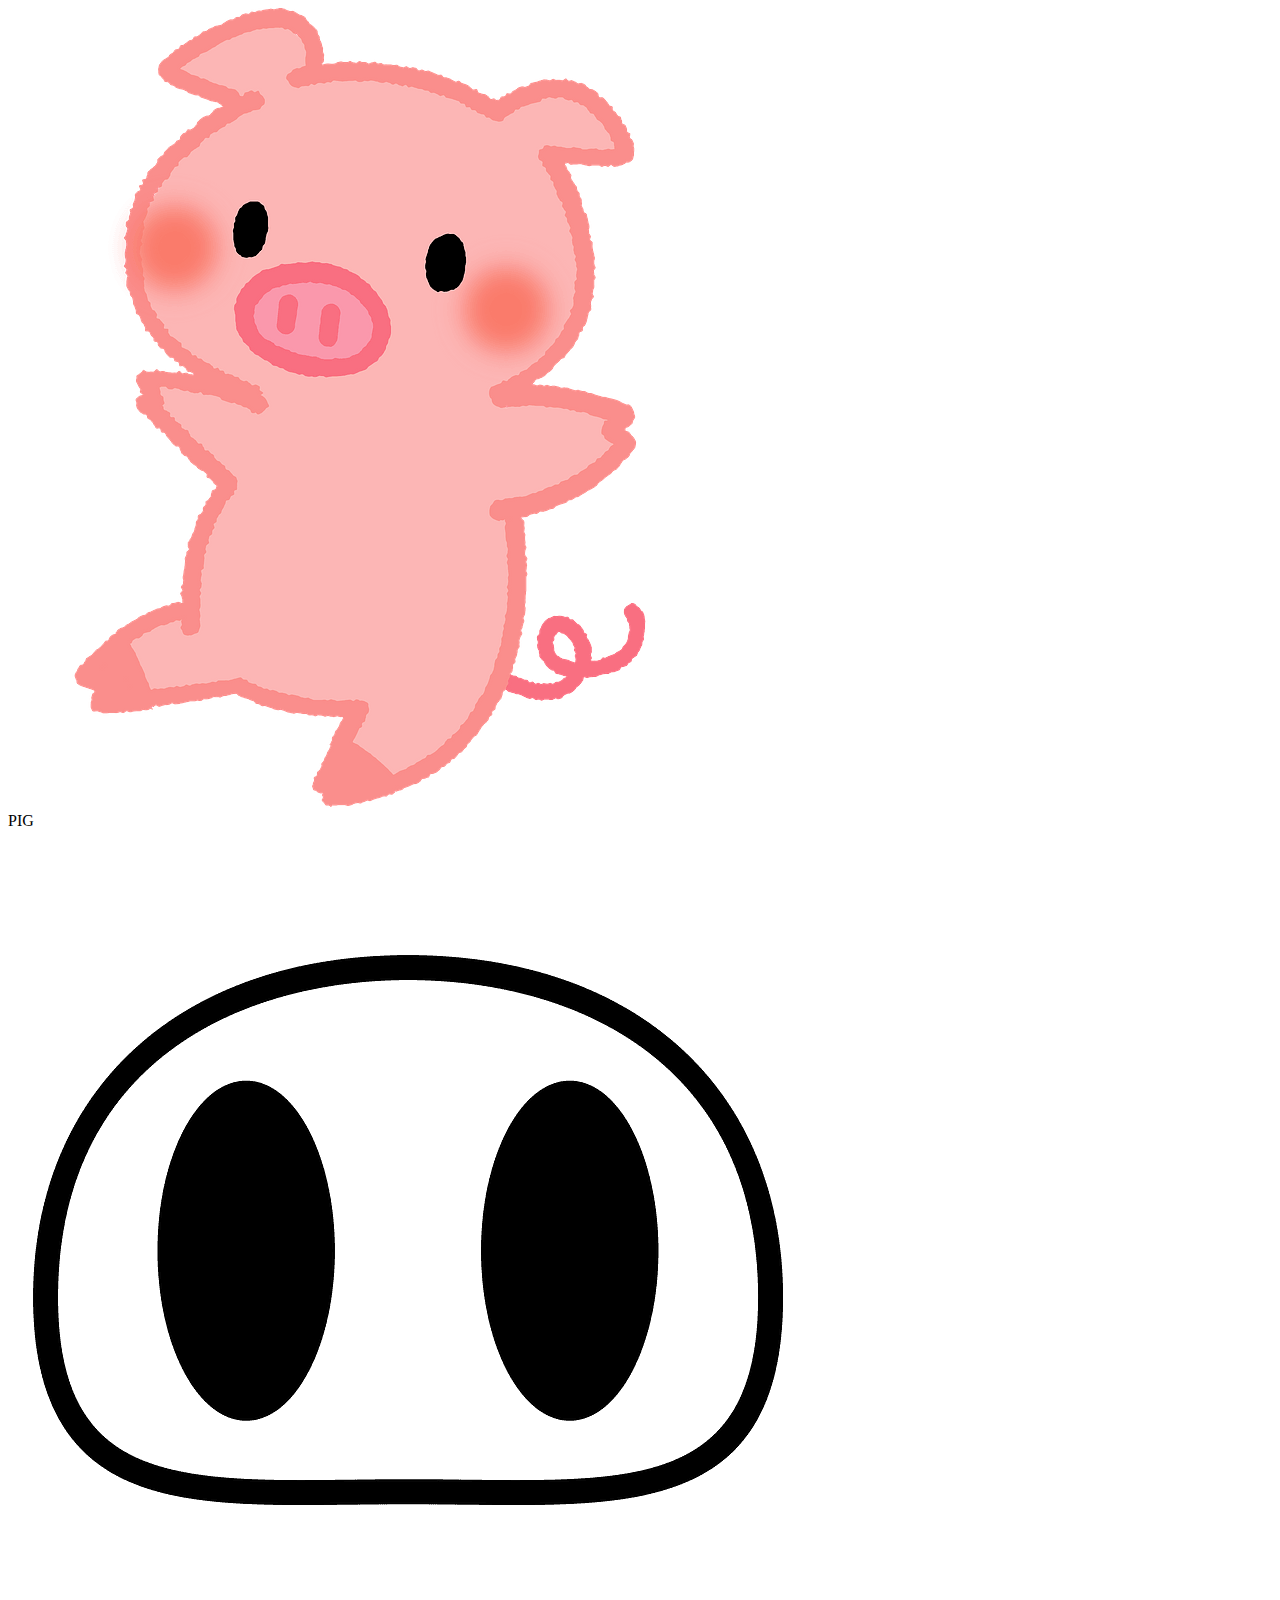
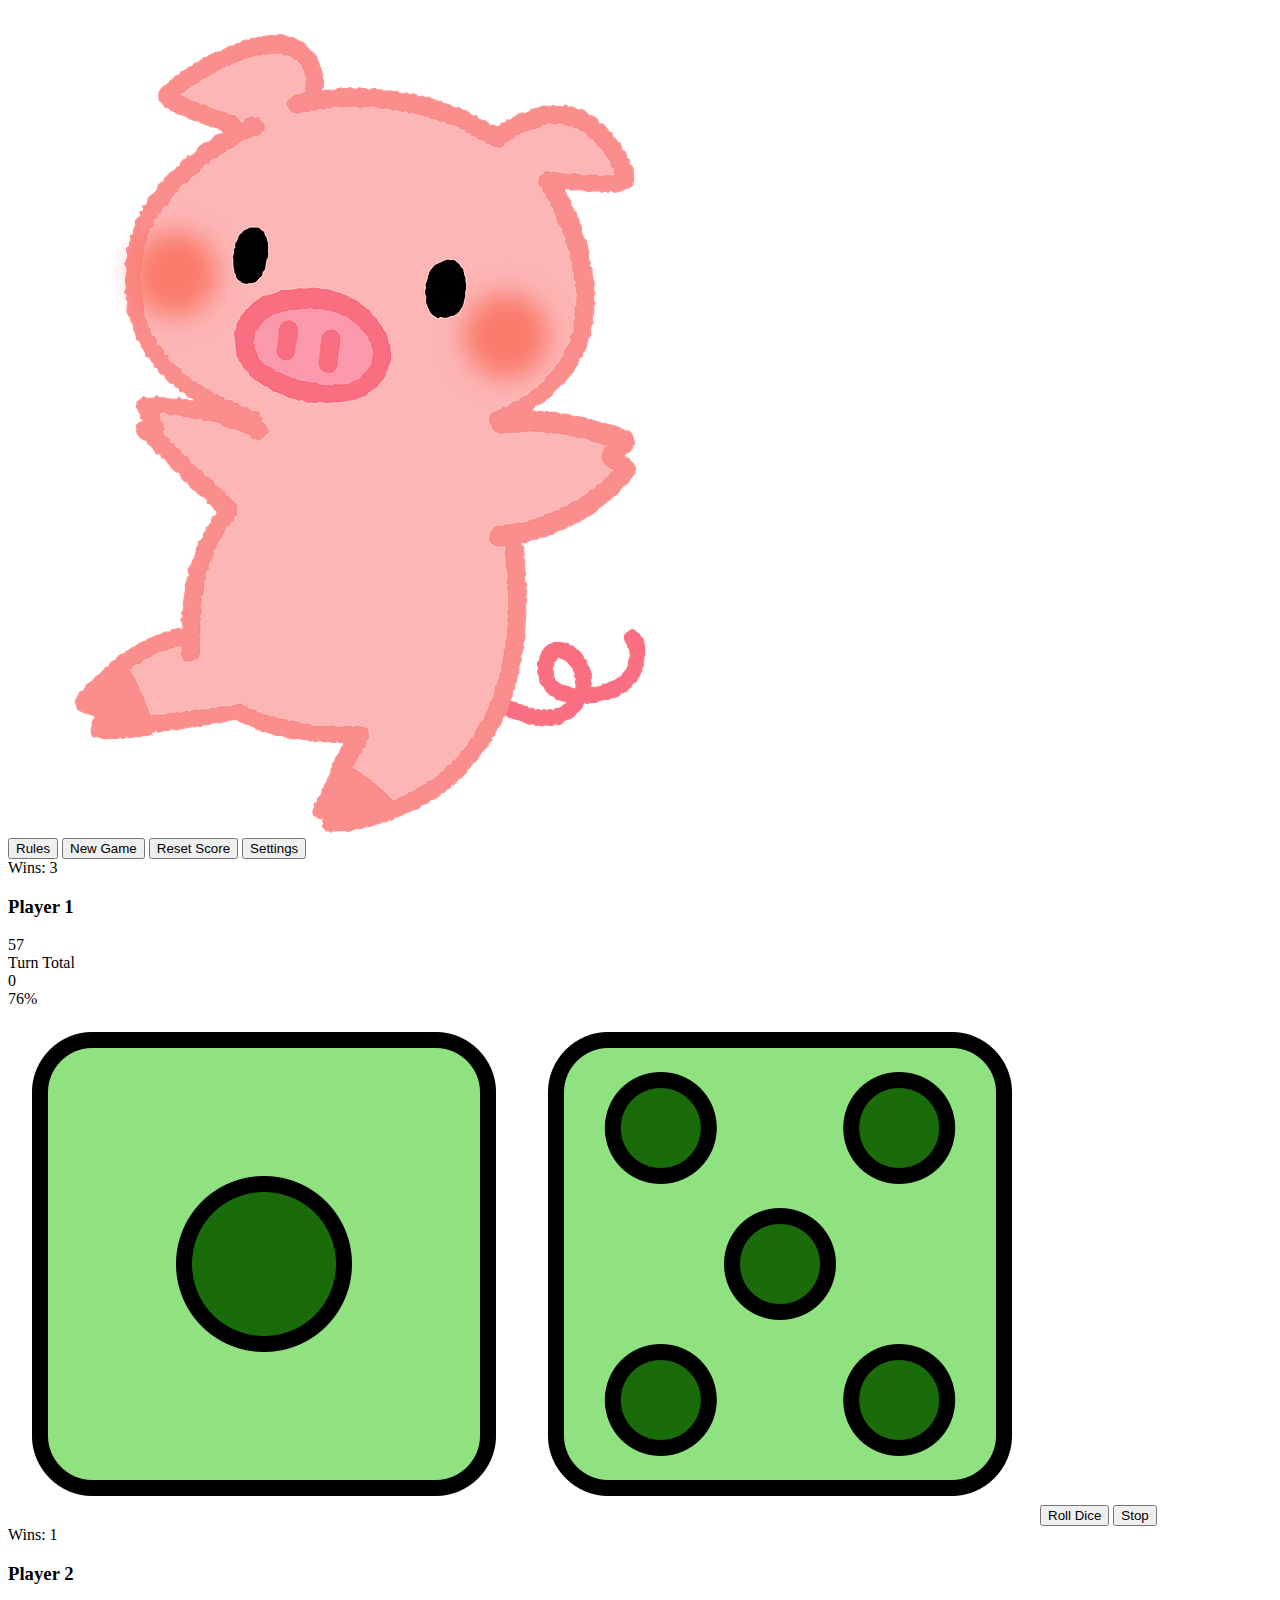
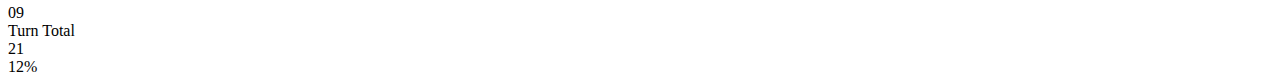
==== GameFiles/index.html @ 9a5a7499 "start the game functionalities" ====
<!-- Course: SENG 513 -->
<!-- Date: Nov 10, 2023 -->
<!-- Assignment 3 -->
<!-- Name: Eugene Lee -->
<!-- UCID: 30137489 -->

<!DOCTYPE html>
<html lang="en">
<head>
    <meta charset="UTF-8">
    <meta http-equiv="X-UA-Compatible" content="IE=edge">
    <meta name="viewport" content="width=device-width, initial-scale=1.0">
    <link rel="stylesheet" href="UIstyle.css">
    <style>
        @import url('https://fonts.googleapis.com/css2?family=Gabarito:wght@400;500;600;700;800;900&display=swap');
    </style>
    <title>Pig</title>
    <link rel="icon" href="../images/pig3.png">
</head>
<body>
    <div class="header">
        <img src="../images/pig1.png" alt="A  cute pig" class="pig left">
        <div class="logo">PIG</div>
        <img src="../images/pig3.png" alt="pig nose logo" class="pig middle">
        <img src="../images/pig1.png" alt="A  cute pig" class="pig right">
    </div>

    <div class="tools">
        <button class="btn rules">Rules</button>
        <button class="btn newGame">New Game</button>
        <button class="btn resetScore">Reset Score</button>
        <button class="btn settings">Settings</button>
    </div>

    <div class="content">
        <div class="playerBox left">
            <div class="count left">Wins: 3</div>
            <h3 class="playerName">Player 1</h3>
            <div class="gameTotal">57</div>
            <div class="turnBox">
                <div class="turnTitle">Turn Total</div>
                <div class="turnScore">0</div>
            </div>
            <div class="progress"> 
                <div class="bar left">76%</div> 
            </div> 
        </div>
        <div class="middle">
            <img src="../images/dice1.png" alt="a dice face" class="diceFace">
            <img src="../images/dice5.png" alt="a dice face" class="diceFace">
            <button class="btn mid roll">Roll Dice</button>
            <button class="btn mid stop">Stop</button>
        </div>
        <div class="playerBox right">
            <div class="count right">Wins: 1</div>
            <h3 class="playerName">Player 2</h3>
            <div class="gameTotal">09</div>
            <div class="turnBox">
                <div class="turnTitle">Turn Total</div>
                <div class="turnScore">21</div>
            </div>
            <div class="progress"> 
                <div class="bar right">12%</div> 
            </div> 
        </div>
    </div>

    <!--<div class="footer">Eugene Lee - SENG 513 Assignment 2</div>-->
</body>
</html>
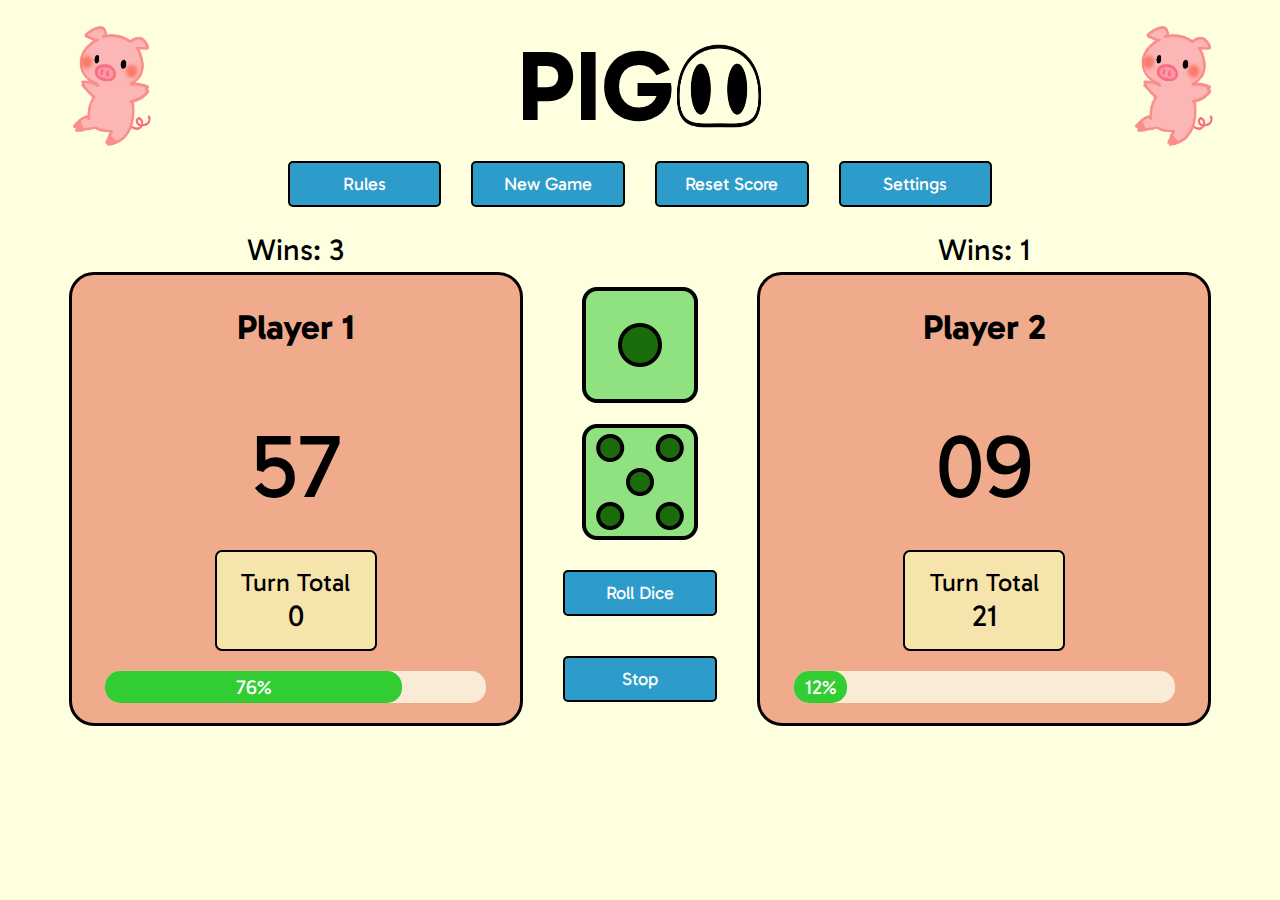
==== commit 66508f3f: "connect the css and js files to the html" ====
--- a/GameFiles/index.html
+++ b/GameFiles/index.html
@@ -10,10 +10,11 @@
     <meta charset="UTF-8">
     <meta http-equiv="X-UA-Compatible" content="IE=edge">
     <meta name="viewport" content="width=device-width, initial-scale=1.0">
-    <link rel="stylesheet" href="UIstyle.css">
+    <link rel="stylesheet" href="styles.css">
     <style>
         @import url('https://fonts.googleapis.com/css2?family=Gabarito:wght@400;500;600;700;800;900&display=swap');
     </style>
+    <script src "script.js"></script>
     <title>Pig</title>
     <link rel="icon" href="../images/pig3.png">
 </head>
--- a/GameFiles/styles.css
+++ b/GameFiles/styles.css
@@ -0,0 +1,211 @@
+/* Course: SENG 513 */
+/* Date: Nov 10, 2023 */
+/* Assignment 3 */
+/* Name: Eugene Lee */
+/* UCID: 30137489 */
+
+body {
+    font-family: 'Gabarito', sans-serif;
+    background-color: #feffdf;
+    margin: 0;
+    padding: 0;
+}
+
+button {
+    font-family: 'Gabarito', sans-serif;
+    background-color: #2E9CCA;
+    color: #FFF;
+    border: 0;
+    border-radius: 5px;
+    padding: 10px 15px;
+    text-align: center;
+    border: 2px solid black;
+}
+button:hover {
+    cursor: pointer;
+}
+
+.header {
+    display: flex;
+    justify-content: center;
+}
+.logo {
+    font-size: 100px;
+    font-weight: bold;
+    padding-top: 2vw;
+}
+.pig {
+    width: 90px;
+    padding-top: 2vw;
+    height: auto;
+}
+.pig.left {
+    margin-right: auto;
+    padding-left: 5vw;
+}
+.pig.right {
+    margin-left: auto;
+    padding-right: 5vw;
+}
+
+.tools {
+    display: flex;
+    justify-content: center;
+    text-align: center;
+    padding-bottom: 50px;
+}
+.btn {
+    font-size: 18px;
+    margin: 15px;
+    width: 12vw;
+    text-align: center;
+}
+
+.content {
+    display: flex;
+    justify-content: center;
+    gap: 2vw;
+    margin-bottom: 50px;
+}
+.playerBox {
+    display: flex;
+    flex-direction: column;
+    align-items: center;
+    background-color: #f0ab8d;
+    width: 35vw;
+    border-radius: 25px;
+    border: 3px solid black;
+    padding-bottom: 20px;
+}
+.count {
+    font-size: 30px;
+    padding: 1vw;
+    margin-top: -55px;
+    margin-bottom: 10px;
+}
+.playerName {
+    text-align: center;
+    font-size: 35px;
+    margin: 0;
+    padding: 15px;
+}
+.gameTotal {
+    text-align: center;
+    font-size: 7vw;
+    margin: 50px auto 30px;
+}
+.turnBox {
+    background-color: #f6e4ad;
+    border: 2px solid black;
+    border-radius: 7px;
+    width: 10vw;
+    padding: 15px;
+}
+.turnTitle {
+    text-align: center;
+    font-size: 25px;
+}
+.turnScore {
+    text-align: center;
+    font-size: 30px;
+}
+
+.progress { 
+    background-color: antiquewhite; 
+    width: 85%; 
+    border-radius: 15px; 
+    margin-top: 20px;
+}
+.bar { 
+    background-color:limegreen; 
+    color: white; 
+    padding: 1%; 
+    text-align: center; 
+    font-size: 20px; 
+    border-radius: 15px; 
+}
+.bar.left { 
+    width: 76%; 
+}
+.bar.right {
+    width: 12%;
+}
+
+.middle {
+    display: flex;
+    flex-direction: column;
+    align-items: center;
+    justify-content: space-evenly;
+}
+.diceFace {
+    width: 10vw;
+}
+
+.footer {
+    background-color: grey;
+    color: white;
+    padding: 20px;
+    font-size: 20px;
+    text-align: center;
+    margin-bottom: 0;
+}
+
+@media (max-width: 760px) {
+    .btn {
+        font-size: 12px;
+    }
+    .header {
+        padding-top: 5vw;
+    }
+    .tools {
+        margin-top: 5vw;
+        margin-bottom: 7vw;
+    }
+    .tools .btn {
+        width: 15vw;
+        height: 50px;
+    }
+    .diceFace {
+        width: 80px;
+    }
+}
+
+@media (max-width: 600px) {
+    .btn {
+        width: 50px;
+        padding-left: 5px;
+        padding-right: 5px;
+        text-align: center;
+    }
+    .pig.left, .pig.right {
+        display: none;
+    }
+    .content {
+        gap: 2px;
+    }
+    .turnTitle {
+        font-size: 18px;
+    }
+}
+
+@media (max-width: 500px) {
+    .playerName {
+        font-size: 7vw;
+    }
+    .header {
+        padding-top: 50px;
+    }
+    .footer {
+        font-size: 15px;
+    }
+}
+
+@media (max-width: 400px) {
+    .count {
+        font-size: 23px;
+        margin-top: -40px;
+    }
+    .gameTotal {
+        font-size: 20px;
+    }
+}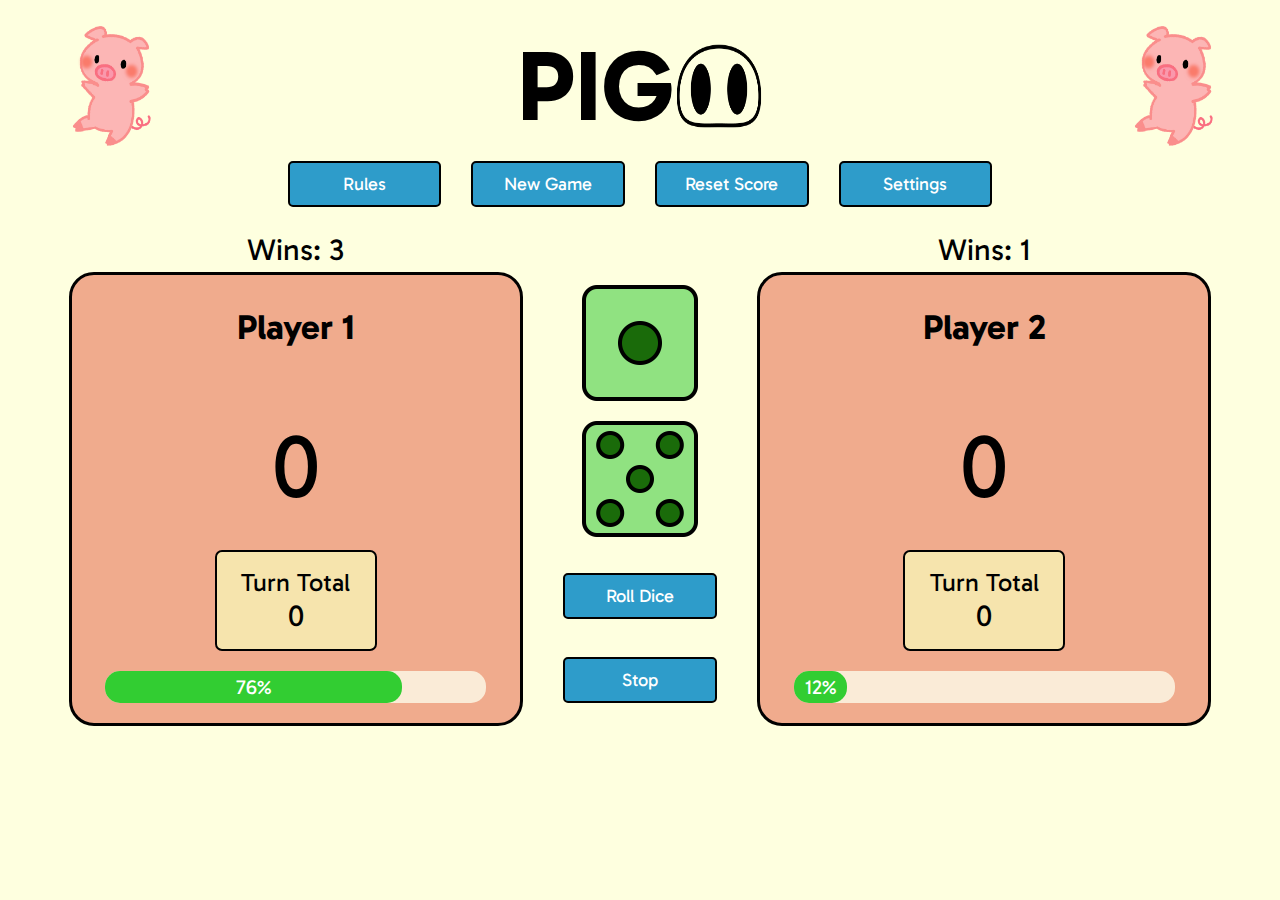
==== commit 99553d5e: "implement basic game mechanics" ====
--- a/GameFiles/index.html
+++ b/GameFiles/index.html
@@ -14,16 +14,15 @@
     <style>
         @import url('https://fonts.googleapis.com/css2?family=Gabarito:wght@400;500;600;700;800;900&display=swap');
     </style>
-    <script src "script.js"></script>
     <title>Pig</title>
     <link rel="icon" href="../images/pig3.png">
 </head>
 <body>
     <div class="header">
-        <img src="../images/pig1.png" alt="A  cute pig" class="pig left">
+        <img src="../images/pig1.png" alt="A cute pig" class="pig left">
         <div class="logo">PIG</div>
         <img src="../images/pig3.png" alt="pig nose logo" class="pig middle">
-        <img src="../images/pig1.png" alt="A  cute pig" class="pig right">
+        <img src="../images/pig1.png" alt="A cute pig" class="pig right">
     </div>
 
     <div class="tools">
@@ -37,10 +36,10 @@
         <div class="playerBox left">
             <div class="count left">Wins: 3</div>
             <h3 class="playerName">Player 1</h3>
-            <div class="gameTotal">57</div>
+            <div id="p1GT" class="gameTotal">0</div>
             <div class="turnBox">
                 <div class="turnTitle">Turn Total</div>
-                <div class="turnScore">0</div>
+                <div id="p1TT" class="turnScore">0</div>
             </div>
             <div class="progress"> 
                 <div class="bar left">76%</div> 
@@ -49,16 +48,17 @@
         <div class="middle">
             <img src="../images/dice1.png" alt="a dice face" class="diceFace">
             <img src="../images/dice5.png" alt="a dice face" class="diceFace">
-            <button class="btn mid roll">Roll Dice</button>
-            <button class="btn mid stop">Stop</button>
+            <div id="rollResult"></div>
+            <button id="rollButton" class="btn mid roll">Roll Dice</button>
+            <button id="stopButton" class="btn mid stop">Stop</button>
         </div>
         <div class="playerBox right">
             <div class="count right">Wins: 1</div>
             <h3 class="playerName">Player 2</h3>
-            <div class="gameTotal">09</div>
+            <div id="p2GT" class="gameTotal">0</div>
             <div class="turnBox">
                 <div class="turnTitle">Turn Total</div>
-                <div class="turnScore">21</div>
+                <div id="p2TT" class="turnScore">0</div>
             </div>
             <div class="progress"> 
                 <div class="bar right">12%</div> 
@@ -67,5 +67,7 @@
     </div>
 
     <!--<div class="footer">Eugene Lee - SENG 513 Assignment 2</div>-->
-</body>
+
+    <script type="text/javascript" src="script.js"></script>
+  </body>
 </html>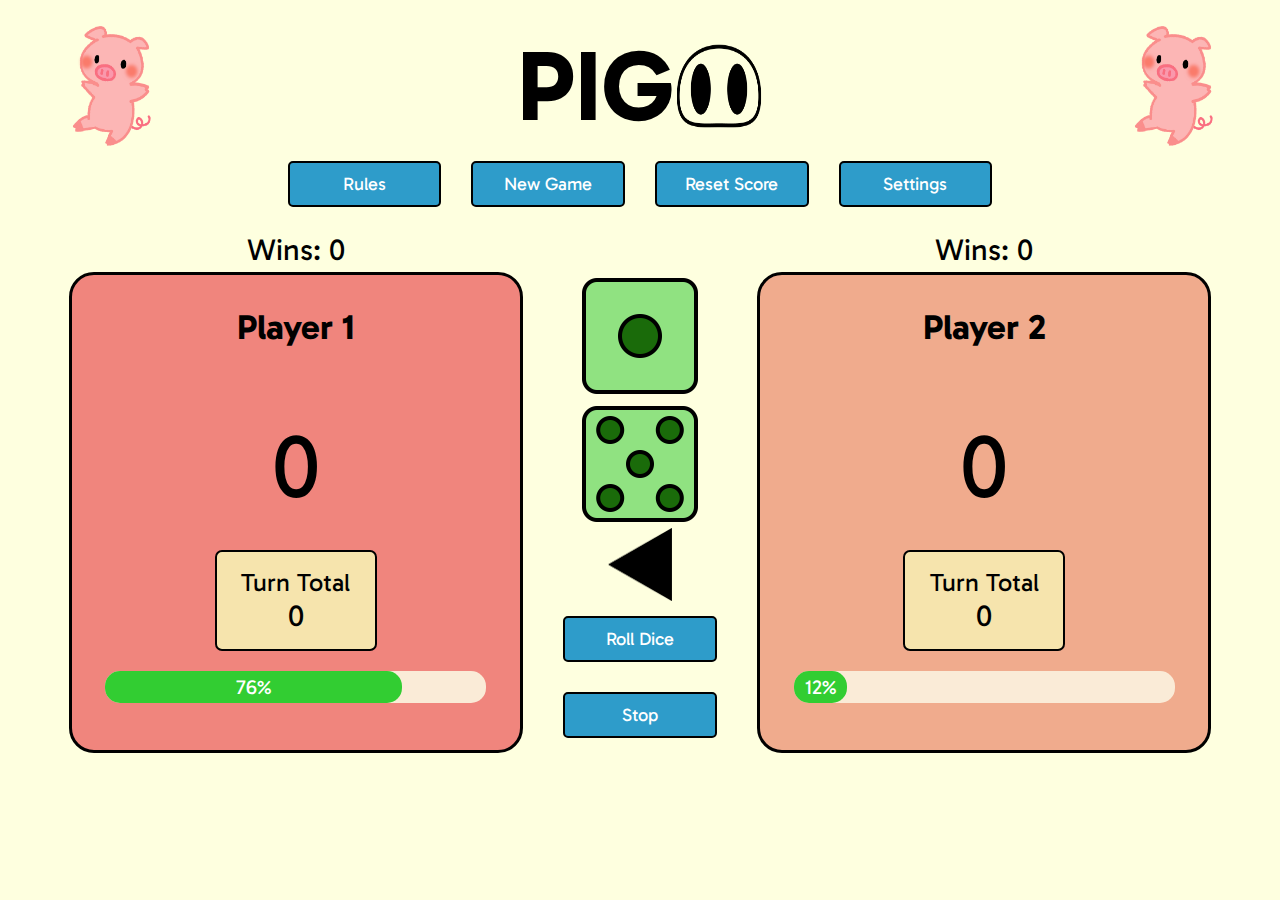
==== commit a99123fb: "make turn switch more clear" ====
--- a/GameFiles/index.html
+++ b/GameFiles/index.html
@@ -27,14 +27,14 @@
 
     <div class="tools">
         <button class="btn rules">Rules</button>
-        <button class="btn newGame">New Game</button>
-        <button class="btn resetScore">Reset Score</button>
+        <button id="newGameButton" class="btn newGame">New Game</button>
+        <button id="resetButton" class="btn resetScore">Reset Score</button>
         <button class="btn settings">Settings</button>
     </div>
 
     <div class="content">
-        <div class="playerBox left">
-            <div class="count left">Wins: 3</div>
+        <div id="pBoxL" class="playerBox left">
+            <div id="p1WC" class="count left">Wins: 0</div>
             <h3 class="playerName">Player 1</h3>
             <div id="p1GT" class="gameTotal">0</div>
             <div class="turnBox">
@@ -49,11 +49,15 @@
             <img src="../images/dice1.png" alt="a dice face" class="diceFace">
             <img src="../images/dice5.png" alt="a dice face" class="diceFace">
             <div id="rollResult"></div>
+            <div class="triangles">
+              <img src="../images/leftTri.png" alt="left pointing triangle" id="leftT" class="left tri">
+              <img src="../images/rightTri.png" alt="right pointing triangle" id="rightT" class="right tri">
+            </div>
             <button id="rollButton" class="btn mid roll">Roll Dice</button>
             <button id="stopButton" class="btn mid stop">Stop</button>
         </div>
-        <div class="playerBox right">
-            <div class="count right">Wins: 1</div>
+        <div id="pBoxR" class="playerBox right">
+            <div id="p2WC" class="count right">Wins: 0</div>
             <h3 class="playerName">Player 2</h3>
             <div id="p2GT" class="gameTotal">0</div>
             <div class="turnBox">
--- a/GameFiles/styles.css
+++ b/GameFiles/styles.css
@@ -141,6 +141,13 @@
     width: 10vw;
 }
 
+.triangles {
+    display: flex;
+}
+.tri {
+    width: 5vw;
+}
+
 .footer {
     background-color: grey;
     color: white;
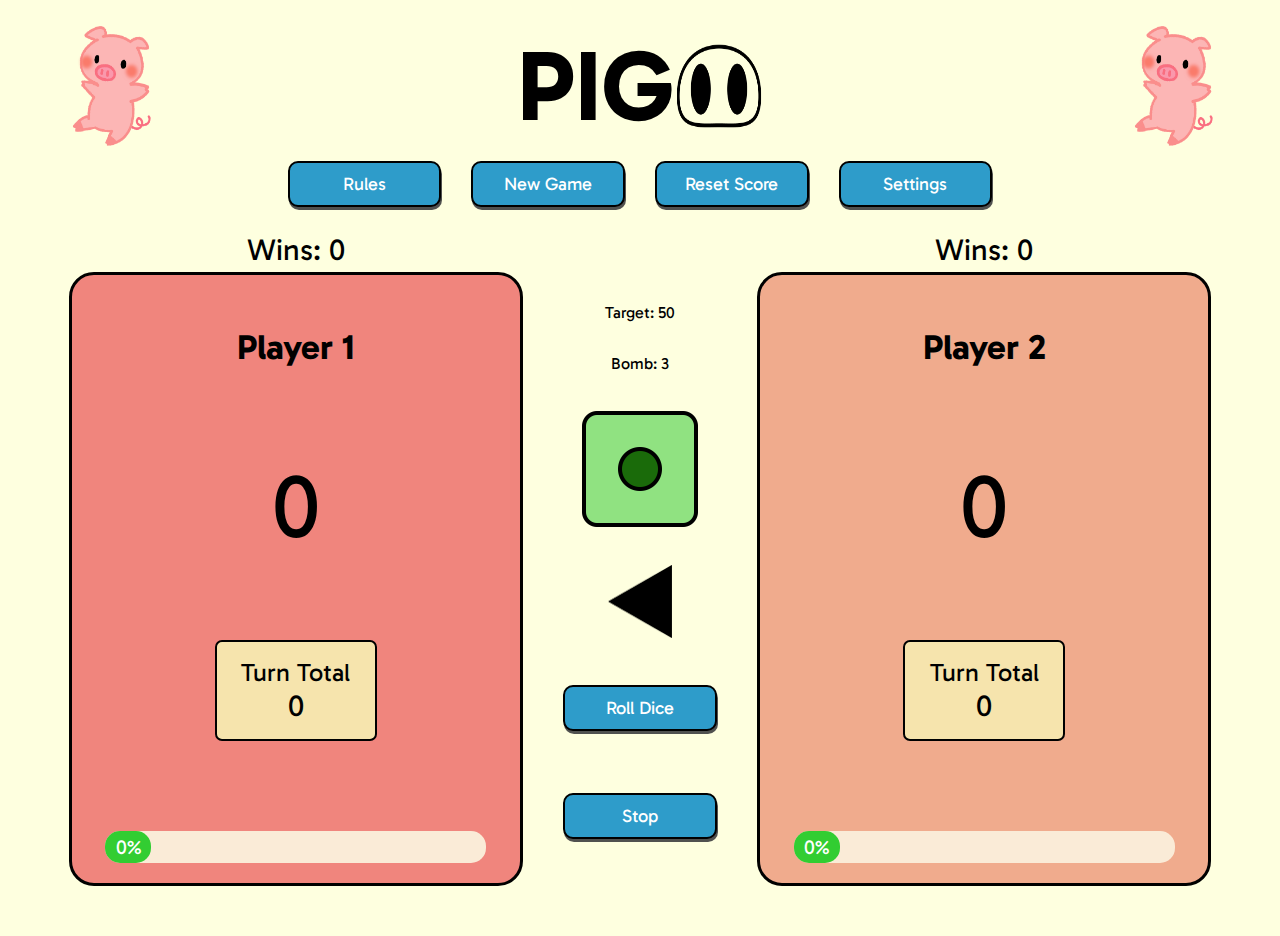
==== commit 3d6974f6: "Implement dice and other animations" ====
--- a/GameFiles/index.html
+++ b/GameFiles/index.html
@@ -26,29 +26,77 @@
     </div>
 
     <div class="tools">
-        <button class="btn rules">Rules</button>
+        <button onclick="openModal('rulesModal')" class="btn rules">Rules</button>
         <button id="newGameButton" class="btn newGame">New Game</button>
         <button id="resetButton" class="btn resetScore">Reset Score</button>
-        <button class="btn settings">Settings</button>
+        <button onclick="openModal('settingsModal')" class="btn settings">Settings</button>
+    </div>
+
+    <div id="rulesModal" class="modal">
+      <div class="modalBody">
+          <h1>RULES</h1>
+          <div>These are the rules...</div>
+          <button onclick="closeModal()" class="closeBtn">Close</button>
+      </div>
+    </div>
+
+    <div id="settingsModal" class="modal">
+      <div class="modalBody">
+          <h1>SETTINGS</h1>
+
+          <div class="settingsContent">
+              <div class="newNames1">
+                  <div class="newNames2">
+                    <input type="text" id="p1NameInput" placeholder="Enter Player 1 Name">
+                    <input type="text" id="p2NameInput" placeholder="Enter Player 2 Name">
+                  </div>
+                  <button class="settingsB" onclick="changePlayerNames()">Change Names</button>
+              </div>
+              <div>
+                  <input type="text" id="targetInput" placeholder="Enter Target Score">
+                  <button class="settingsB" onclick="changeTargetScore()">Change Target</button>
+              </div>
+              <div>
+                  <input type="text" id="bombInput" placeholder="Value between 1 and 6">
+                  <button class="settingsB" onclick="changeBomb()">Change Bomb</button>
+              </div>
+          </div>
+          
+          <button onclick="closeModal()" class="closeBtn">Close</button>
+      </div>
+    </div>
+
+    <div id="winnerModal" class="modal">
+      <div class="modalBody">
+          <h3 id="winner"></h3>
+          <div id="winMsg"></div>
+          <button onclick="closeModal()" class="closeBtn">Close</button>
+      </div>
     </div>
 
     <div class="content">
         <div id="pBoxL" class="playerBox left">
             <div id="p1WC" class="count left">Wins: 0</div>
-            <h3 class="playerName">Player 1</h3>
+            <h3 id="p1Name" class="playerName">Player 1</h3>
             <div id="p1GT" class="gameTotal">0</div>
             <div class="turnBox">
                 <div class="turnTitle">Turn Total</div>
                 <div id="p1TT" class="turnScore">0</div>
             </div>
             <div class="progress"> 
-                <div class="bar left">76%</div> 
+                <div id="leftBar" class="bar">0%</div> 
             </div> 
         </div>
         <div class="middle">
-            <img src="../images/dice1.png" alt="a dice face" class="diceFace">
-            <img src="../images/dice5.png" alt="a dice face" class="diceFace">
-            <div id="rollResult"></div>
+            <div id="displayTarget">Target: 50</div>
+            <div id="displayBomb">Bomb: 3</div>
+            <img src="../images/dice1.png" alt="a dice face" id="d1" class="diceFace">
+            <img src="../images/dice2.png" alt="a dice face" id="d2" class="diceFace">
+            <img src="../images/dice3.png" alt="a dice face" id="d3" class="diceFace">
+            <img src="../images/dice4.png" alt="a dice face" id="d4" class="diceFace">
+            <img src="../images/dice5.png" alt="a dice face" id="d5" class="diceFace">
+            <img src="../images/dice6.png" alt="a dice face" id="d6" class="diceFace">
+ 
             <div class="triangles">
               <img src="../images/leftTri.png" alt="left pointing triangle" id="leftT" class="left tri">
               <img src="../images/rightTri.png" alt="right pointing triangle" id="rightT" class="right tri">
@@ -58,14 +106,14 @@
         </div>
         <div id="pBoxR" class="playerBox right">
             <div id="p2WC" class="count right">Wins: 0</div>
-            <h3 class="playerName">Player 2</h3>
+            <h3 id="p2Name" class="playerName">Player 2</h3>
             <div id="p2GT" class="gameTotal">0</div>
             <div class="turnBox">
                 <div class="turnTitle">Turn Total</div>
                 <div id="p2TT" class="turnScore">0</div>
             </div>
             <div class="progress"> 
-                <div class="bar right">12%</div> 
+                <div id="rightBar" class="bar">0%</div> 
             </div> 
         </div>
     </div>
--- a/GameFiles/styles.css
+++ b/GameFiles/styles.css
@@ -16,13 +16,19 @@
     background-color: #2E9CCA;
     color: #FFF;
     border: 0;
-    border-radius: 5px;
+    border-radius: 10px;
+    box-shadow: 1px 3px #50514F;
+    outline: none;
     padding: 10px 15px;
     text-align: center;
     border: 2px solid black;
-}
-button:hover {
+    transition: .3s;
+}
+button:hover, button:active {
+    outline: none;
+    background: #50514F;
     cursor: pointer;
+    transform: translateY(5px); 
 }
 
 .header {
@@ -59,6 +65,57 @@
     margin: 15px;
     width: 12vw;
     text-align: center;
+}
+
+.modal {
+    display: none;
+    position: fixed;
+    inset: 0;
+    z-index: 10000;
+    background-color: rgba(0, 0, 0, 0.75);
+    padding: 40px;
+    overflow: auto;
+}
+.modal.open {
+    display: block;
+}
+.modalBody {
+    display: flex;
+    flex-direction: column;
+    align-items: center;
+    text-align: center;
+    padding: 50px 20px;
+    background: white;
+    border-radius: 15px;
+    max-width: 800px;
+    margin-left: auto;
+    margin-right: auto;
+
+}
+.closeBtn {
+    width: 10vw;
+    margin-top: 50px;
+}
+body.modalOpened {
+    overflow: hidden;
+}
+.settingsContent {
+    margin-top: 35px;
+    display: flex;
+    flex-direction: column;
+    gap: 30px;
+}
+.settingsB {
+    margin-left: 20px;
+}
+.newNames1 {
+    display: flex;
+    gap: 5px;
+}
+.newNames2 {
+    display: flex;
+    flex-direction: column;
+    gap: 10px;
 }
 
 .content {
@@ -87,12 +144,13 @@
     text-align: center;
     font-size: 35px;
     margin: 0;
+    margin-top: 20px;
     padding: 15px;
 }
 .gameTotal {
     text-align: center;
     font-size: 7vw;
-    margin: 50px auto 30px;
+    margin: 70px auto 20px;
 }
 .turnBox {
     background-color: #f6e4ad;
@@ -100,6 +158,7 @@
     border-radius: 7px;
     width: 10vw;
     padding: 15px;
+    margin-top: 60px;
 }
 .turnTitle {
     text-align: center;
@@ -114,7 +173,7 @@
     background-color: antiquewhite; 
     width: 85%; 
     border-radius: 15px; 
-    margin-top: 20px;
+    margin-top: 90px;
 }
 .bar { 
     background-color:limegreen; 
@@ -124,11 +183,11 @@
     font-size: 20px; 
     border-radius: 15px; 
 }
-.bar.left { 
-    width: 76%; 
-}
-.bar.right {
-    width: 12%;
+#leftBar { 
+    width: 10%; 
+}
+#rightBar {
+    width: 10%;
 }
 
 .middle {
@@ -139,6 +198,8 @@
 }
 .diceFace {
     width: 10vw;
+    display: none;
+    transition: 0.5s ease-in-out;
 }
 
 .triangles {
@@ -174,6 +235,9 @@
     }
     .diceFace {
         width: 80px;
+    }
+    .closeBtn {
+        width: auto;
     }
 }
 
@@ -205,6 +269,18 @@
     .footer {
         font-size: 15px;
     }
+    .settingsContent {
+        align-items: center;
+    }
+    .settingsB {
+        margin-top: 7px;
+    }
+}
+
+@media (max-width: 417px) {
+    .newNames1 {
+        flex-direction: column;
+    }
 }
 
 @media (max-width: 400px) {
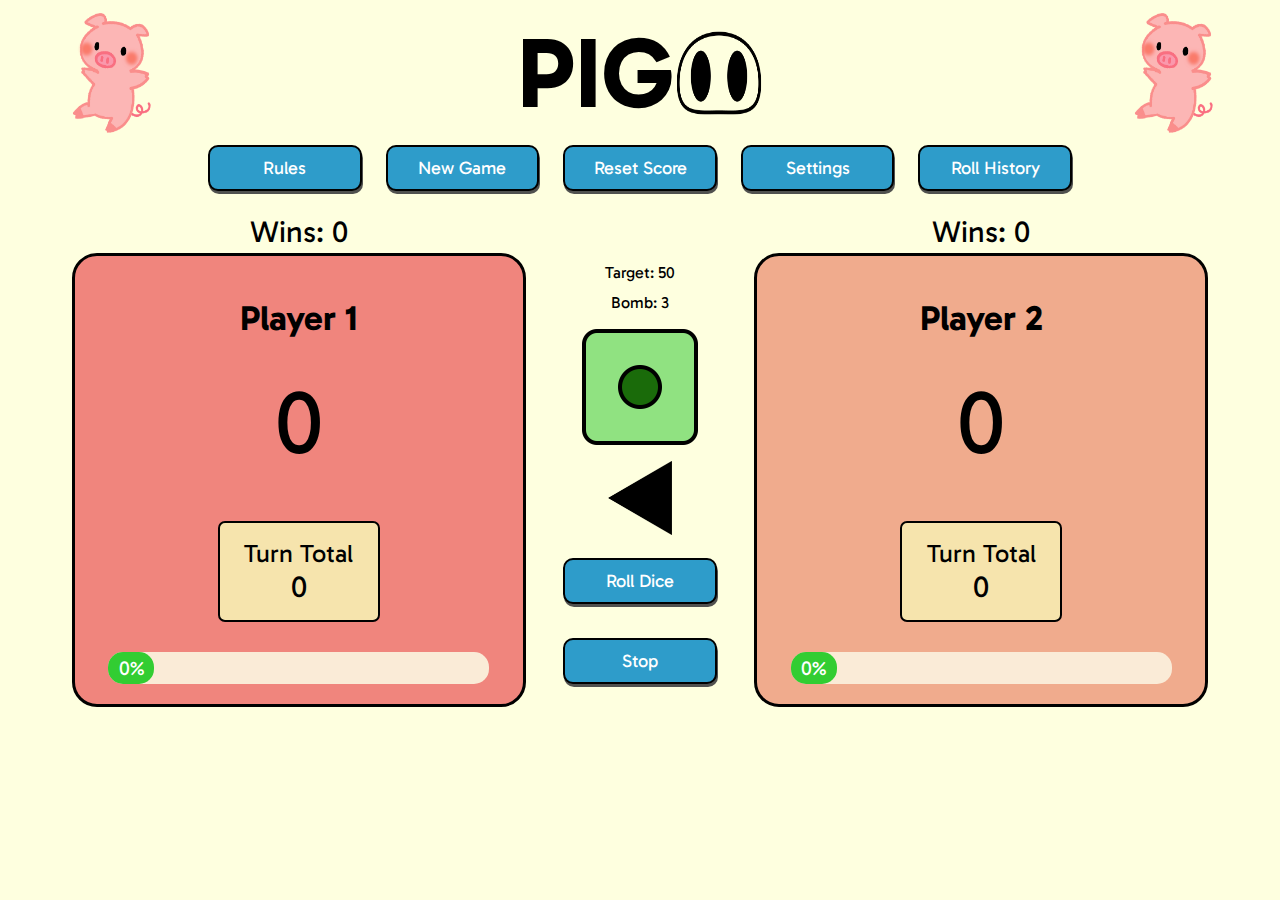
==== commit e3d85576: "Roll history functionality" ====
--- a/GameFiles/index.html
+++ b/GameFiles/index.html
@@ -30,13 +30,21 @@
         <button id="newGameButton" class="btn newGame">New Game</button>
         <button id="resetButton" class="btn resetScore">Reset Score</button>
         <button onclick="openModal('settingsModal')" class="btn settings">Settings</button>
+        <button onclick="openModal('historyModal')" class="btn rollHistory">Roll History</button>
     </div>
 
     <div id="rulesModal" class="modal">
-      <div class="modalBody">
+      <div class="modalBody rule">
           <h1>RULES</h1>
-          <div>These are the rules...</div>
-          <button onclick="closeModal()" class="closeBtn">Close</button>
+          <h4>These are the rules...</h4>
+          <div class="ruleBox">
+            <div>- In a turn, the player rolls a dice. Everytime they roll, the value gets added to the turn total. The player can stop whenever they want, but can also continue to roll, until they roll the <span class="bomb">BOMB</span> number. If they roll the <span class="bomb">BOMB</span> number, their turn total gets set back to 0, and their turn ends. </div>
+            <div>- The players keep taking turns, until one reaches the target score. </div>
+            <div>- The default <span class="bomb">BOMB</span> number is 3, and the default target number is 50 (can be changed in the settings)</div>
+            <div>- Player 1 starts for the first game, and from then, the player who most recently lost starts</div>
+            <div>- If a player reaches the exact target score, they get 2 points added to their record, and if they surpass it, they get one point added. </div>
+          </div>
+          <button onclick="closeModal('rulesModal')" class="closeBtn">Close</button>
       </div>
     </div>
 
@@ -62,15 +70,25 @@
               </div>
           </div>
           
-          <button onclick="closeModal()" class="closeBtn">Close</button>
+          <button onclick="closeModal('settingsModal')" class="closeBtn">Close</button>
       </div>
     </div>
 
     <div id="winnerModal" class="modal">
       <div class="modalBody">
           <h3 id="winner"></h3>
-          <div id="winMsg"></div>
-          <button onclick="closeModal()" class="closeBtn">Close</button>
+          <div id="winMsg"></div>          
+          <button onclick="closeModal('winnerModal')" class="closeBtn">Close</button>
+      </div>
+    </div>
+
+    <div id="historyModal" class="modal">
+      <div class="modalBody histMod">
+          <h1>ROLL HISTORY</h1>
+          <h3 id="pastRolls"></h3>     
+          <h3 id="mostRolled">HOTTEST NUMBER: </h3>
+          <h3 id="leastRolled">COLDEST NUMBER: </h3>     
+          <button onclick="closeModal('historyModal')" class="closeBtn">Close</button>
       </div>
     </div>
 
@@ -118,8 +136,6 @@
         </div>
     </div>
 
-    <!--<div class="footer">Eugene Lee - SENG 513 Assignment 2</div>-->
-
     <script type="text/javascript" src="script.js"></script>
   </body>
 </html>--- a/GameFiles/styles.css
+++ b/GameFiles/styles.css
@@ -24,6 +24,7 @@
     border: 2px solid black;
     transition: .3s;
 }
+/* (Custom Animation) */
 button:hover, button:active {
     outline: none;
     background: #50514F;
@@ -38,11 +39,11 @@
 .logo {
     font-size: 100px;
     font-weight: bold;
-    padding-top: 2vw;
+    padding-top: 1vw;
 }
 .pig {
     width: 90px;
-    padding-top: 2vw;
+    padding-top: 1vw;
     height: auto;
 }
 .pig.left {
@@ -62,7 +63,7 @@
 }
 .btn {
     font-size: 18px;
-    margin: 15px;
+    margin: 12px;
     width: 12vw;
     text-align: center;
 }
@@ -76,9 +77,6 @@
     padding: 40px;
     overflow: auto;
 }
-.modal.open {
-    display: block;
-}
 .modalBody {
     display: flex;
     flex-direction: column;
@@ -90,15 +88,11 @@
     max-width: 800px;
     margin-left: auto;
     margin-right: auto;
-
 }
 .closeBtn {
     width: 10vw;
     margin-top: 50px;
 }
-body.modalOpened {
-    overflow: hidden;
-}
 .settingsContent {
     margin-top: 35px;
     display: flex;
@@ -116,6 +110,21 @@
     display: flex;
     flex-direction: column;
     gap: 10px;
+}
+.modalBody.rule {
+    padding-left: 30px;
+    padding-right: 30px;
+}
+.ruleBox {
+    text-align: left;
+    line-height: 2;
+}
+.bomb {
+    color: #FF3131;
+}
+.modalBody.histMod {
+    padding-left: 30px;
+    padding-right: 30px;
 }
 
 .content {
@@ -144,13 +153,13 @@
     text-align: center;
     font-size: 35px;
     margin: 0;
-    margin-top: 20px;
+    margin-top: 10px;
     padding: 15px;
 }
 .gameTotal {
     text-align: center;
     font-size: 7vw;
-    margin: 70px auto 20px;
+    margin: 15px auto 5px;
 }
 .turnBox {
     background-color: #f6e4ad;
@@ -158,7 +167,7 @@
     border-radius: 7px;
     width: 10vw;
     padding: 15px;
-    margin-top: 60px;
+    margin-top: 40px;
 }
 .turnTitle {
     text-align: center;
@@ -173,7 +182,7 @@
     background-color: antiquewhite; 
     width: 85%; 
     border-radius: 15px; 
-    margin-top: 90px;
+    margin-top: 30px;
 }
 .bar { 
     background-color:limegreen; 
@@ -209,13 +218,11 @@
     width: 5vw;
 }
 
-.footer {
-    background-color: grey;
-    color: white;
-    padding: 20px;
-    font-size: 20px;
-    text-align: center;
-    margin-bottom: 0;
+#mostRolled {
+    color: red;
+}
+#leastRolled {
+    color:deepskyblue;
 }
 
 @media (max-width: 760px) {
